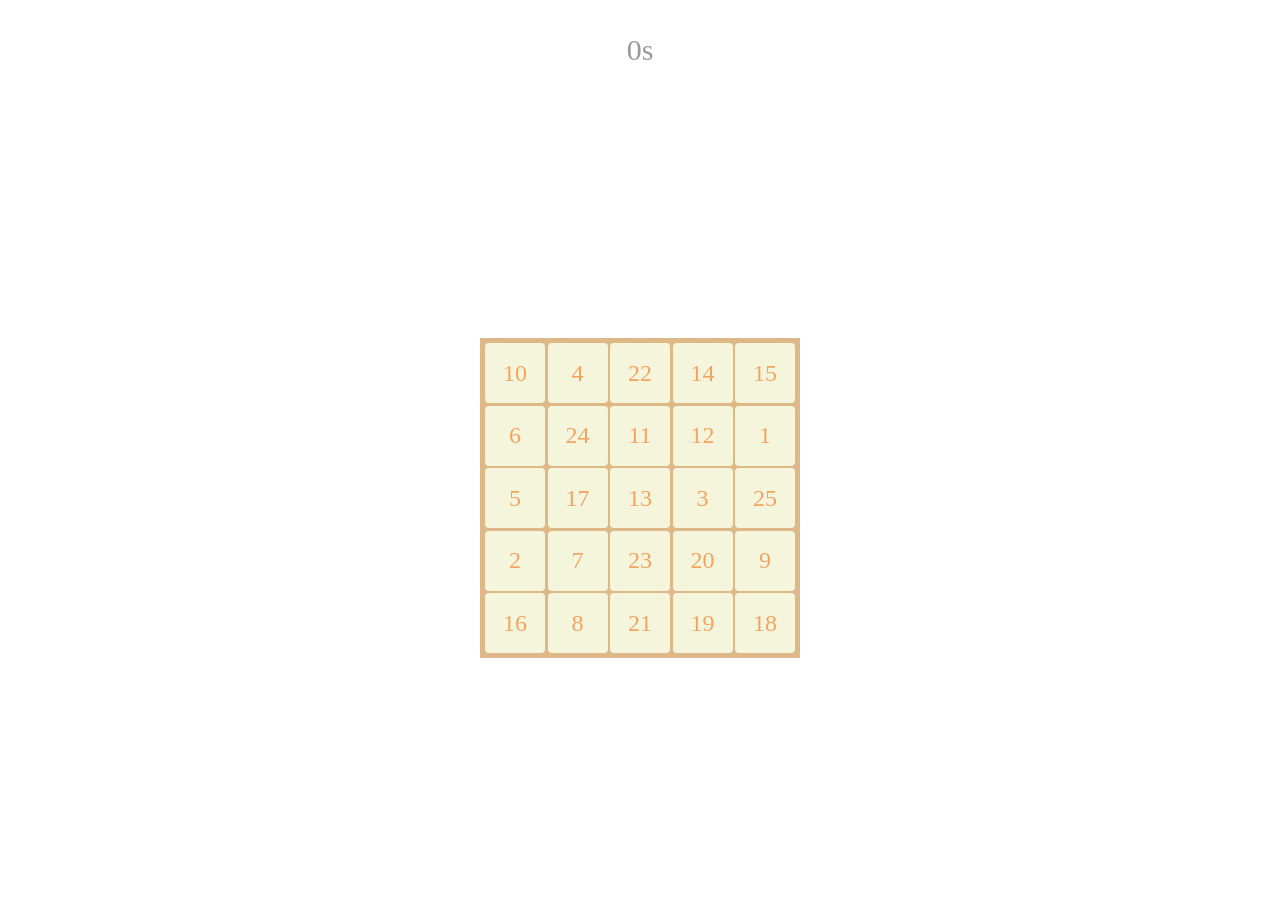
==== index.html @ 4f3548a1 "Add files via upload" ====
<!DOCTYPE html>
<html>

<head>
  <meta charset="UTF-8">
  <meta name="viewport" content="width=device-width, initial-scale=1">
  <meta name="theme-color" content="black">
  <title>Schulte Table</title>
  <link href="style.css" rel="stylesheet">
</head>

<body>
  <div class="timer">0s</div>
  <div class="board">
      <div onclick="playerClicks(0)" id="0" class="grid-box"></div><div onclick="playerClicks(1)" id="1" class="grid-box"></div><div onclick="playerClicks(2)" id="2" class="grid-box"></div>
      <div onclick="playerClicks(3)" id="3" class="grid-box"></div><div onclick="playerClicks(4)" id="4" class="grid-box"></div><div onclick="playerClicks(5)" id="5" class="grid-box"></div>
      <div onclick="playerClicks(6)" id="6" class="grid-box"></div><div onclick="playerClicks(7)" id="7" class="grid-box"></div><div onclick="playerClicks(8)" id="8" class="grid-box"></div><div onclick="playerClicks(9)" id="9" class="grid-box"></div><div onclick="playerClicks(10)" id="10" class="grid-box"></div><div onclick="playerClicks(11)" id="11" class="grid-box"></div><div onclick="playerClicks(12)" id="12" class="grid-box"></div><div onclick="playerClicks(13)" id="13" class="grid-box"></div><div onclick="playerClicks(14)" id="14" class="grid-box"></div><div onclick="playerClicks(15)" id="15" class="grid-box"></div><div onclick="playerClicks(16)" id="16" class="grid-box"></div><div onclick="playerClicks(17)" id="17" class="grid-box"></div><div onclick="playerClicks(18)" id="18" class="grid-box"></div><div onclick="playerClicks(19)" id="19" class="grid-box"></div><div onclick="playerClicks(20)" id="20" class="grid-box"></div><div onclick="playerClicks(21)" id="21" class="grid-box"></div><div onclick="playerClicks(22)" id="22" class="grid-box"></div><div onclick="playerClicks(23)" id="23" class="grid-box"></div><div onclick="playerClicks(24)" id="24" class="grid-box"></div>
    </div>
    <div onclick="explode()" class="redo">Restart</div>
    <script src="main.js"></script>
</body>

</html>
---- style.css ----
@font-face{
  src: url("assets/quick.ttf");
  font-family: "Quicksand";
}
*{
  font-family: "Quicksand";
  user-select: none;
}
body{
  display: flex;
  align-items: center;
  min-height: 100vh;
  justify-content: center;
}
.board{
  height: 310px;
  width: 310px;
  background: burlywood;
  display: flex;
  flex-wrap: wrap;
  justify-content: space-between;
  align-items: center;
  align-content: space-between;
  padding: 5px;
  margin-top: 80px;
}
.grid-box{
  height: 60px;
  width: 60px;
  display: flex;
  justify-content: center;
  align-items: center;
  background: beige;
  border-radius: 4px;
  color: sandybrown;
  font-size: 24px;
}
.timer{
  height: 80px;
  width: 200px;
  color: rgba(0,0,0,0.4);
  position: absolute;
  top: 10px;
  display: flex;
  justify-content: center;
  font-size: 30px;
  align-items: center;
  background: transparent;
}
.redo{
  height: 320px;
  width: 320px;
  background: rgba(0,0,0,0.4);
  color: white;
  font-size: 50px;
  position: absolute;
  margin-top: 80px;
  justify-content: center;
  align-items: center;
  display: none;
}
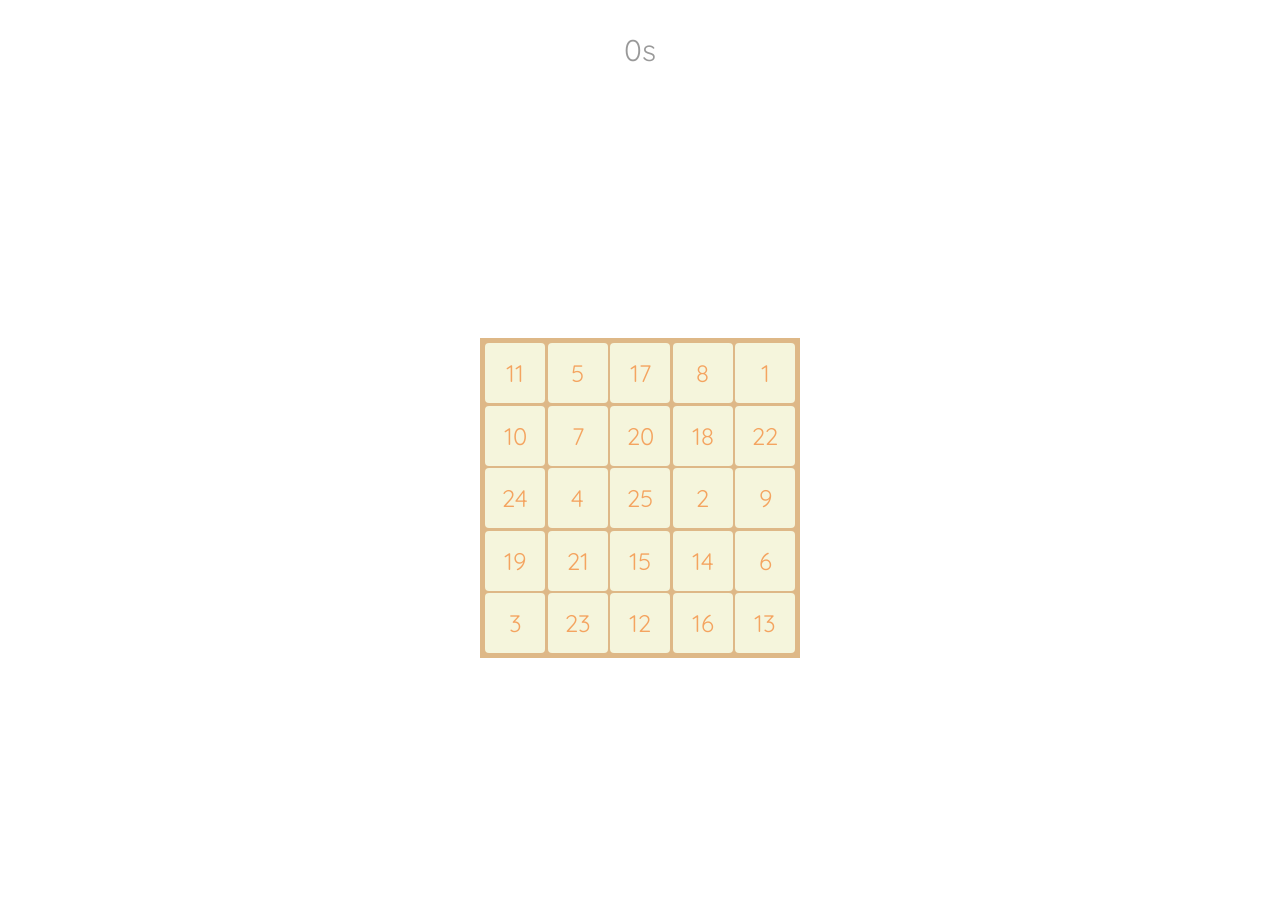
==== commit e762311c: "Add GPL license comments to index.html Add licensing information to the HTML file." ====
--- a/index.html
+++ b/index.html
@@ -1,3 +1,19 @@
+<!--
+ * Project Name: schulte-table
+ * Copyright (C) 2026  psybo2g
+ * * This program is free software: you can redistribute it and/or modify
+ * it under the terms of the GNU General Public License as published by
+ * the Free Software Foundation, either version 3 of the License, or
+ * (at your option) any later version.
+ *
+ * This program is distributed in the hope that it will be useful,
+ * but WITHOUT ANY WARRANTY; without even the implied warranty of
+ * MERCHANTABILITY or FITNESS FOR A PARTICULAR PURPOSE. See the
+ * GNU General Public License for more details.
+ *
+ * You should have received a copy of the GNU General Public License
+ * along with this program. If not, see <https://www.gnu.org/licenses/>.
+ -->
 <!DOCTYPE html>
 <html>
 
@@ -20,4 +36,4 @@
     <script src="main.js"></script>
 </body>
 
-</html>+</html>
--- a/style.css
+++ b/style.css
@@ -1,3 +1,19 @@
+/*
+ * Project Name: schulte-table
+ * Copyright (C) 2026  psybo2g
+ * * This program is free software: you can redistribute it and/or modify
+ * it under the terms of the GNU General Public License as published by
+ * the Free Software Foundation, either version 3 of the License, or
+ * (at your option) any later version.
+ *
+ * This program is distributed in the hope that it will be useful,
+ * but WITHOUT ANY WARRANTY; without even the implied warranty of
+ * MERCHANTABILITY or FITNESS FOR A PARTICULAR PURPOSE. See the
+ * GNU General Public License for more details.
+ *
+ * You should have received a copy of the GNU General Public License
+ * along with this program. If not, see <https://www.gnu.org/licenses/>.
+ */
 @font-face{
   src: url("assets/quick.ttf");
   font-family: "Quicksand";
@@ -58,4 +74,4 @@
   justify-content: center;
   align-items: center;
   display: none;
-}+}
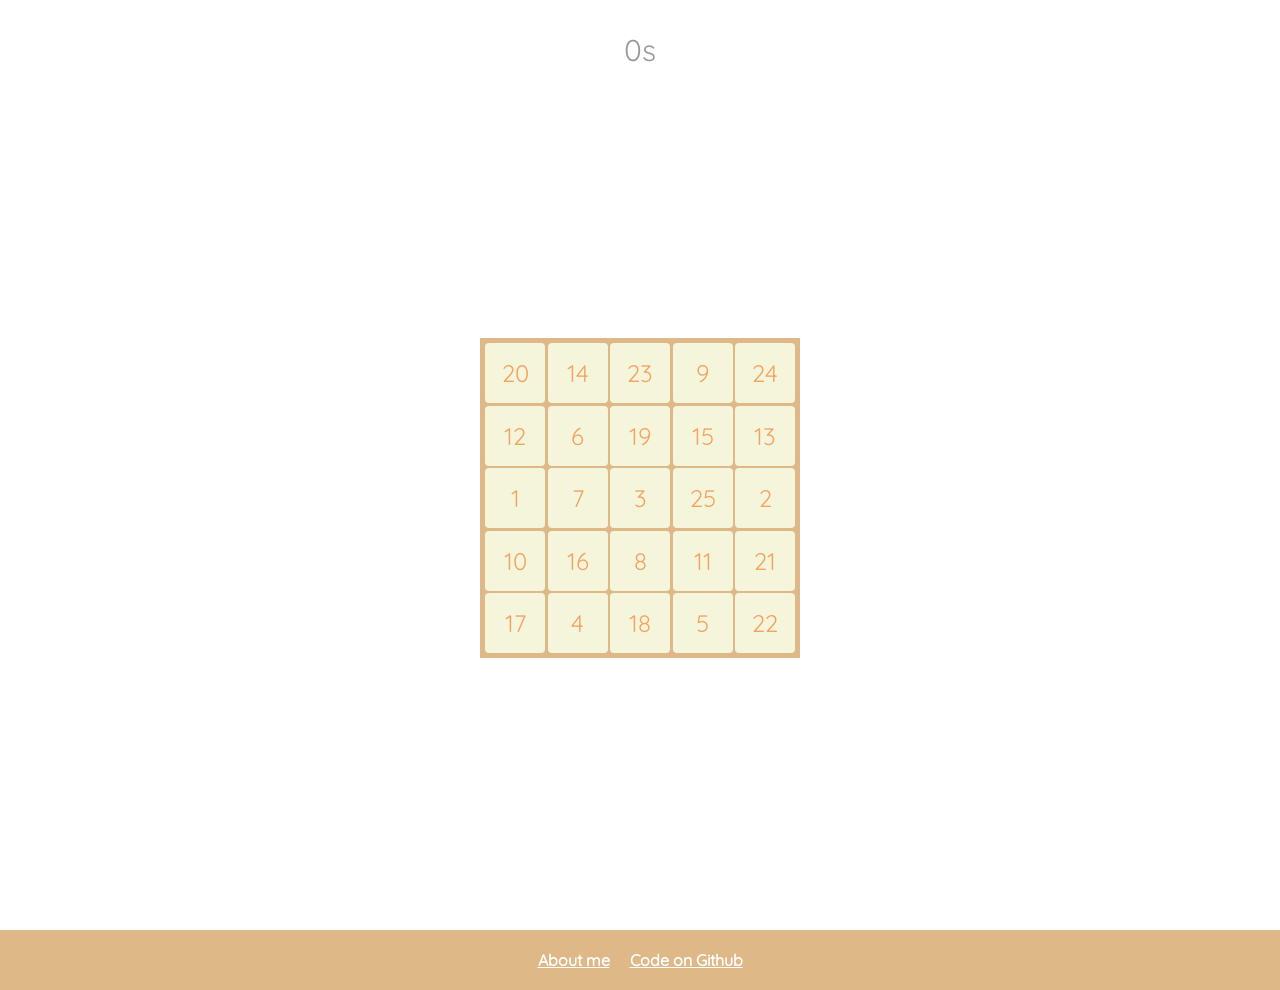
==== commit faf64f8b: "Refactor index.html by removing comments and cleaning up Removed copyright notice and updated HTML s" ====
--- a/index.html
+++ b/index.html
@@ -1,39 +1,24 @@
-<!--
- * Project Name: schulte-table
- * Copyright (C) 2026  psybo2g
- * * This program is free software: you can redistribute it and/or modify
- * it under the terms of the GNU General Public License as published by
- * the Free Software Foundation, either version 3 of the License, or
- * (at your option) any later version.
- *
- * This program is distributed in the hope that it will be useful,
- * but WITHOUT ANY WARRANTY; without even the implied warranty of
- * MERCHANTABILITY or FITNESS FOR A PARTICULAR PURPOSE. See the
- * GNU General Public License for more details.
- *
- * You should have received a copy of the GNU General Public License
- * along with this program. If not, see <https://www.gnu.org/licenses/>.
- -->
-<!DOCTYPE html>
+<!doctype html>
 <html>
-
 <head>
-  <meta charset="UTF-8">
-  <meta name="viewport" content="width=device-width, initial-scale=1">
-  <meta name="theme-color" content="black">
-  <title>Schulte Table</title>
-  <link href="style.css" rel="stylesheet">
+<meta charset=UTF-8>
+<meta name=viewport content="width=device-width,initial-scale=1">
+<meta name=theme-color content=black>
+<title>Schulte Table</title>
+<style>@font-face{src:url("assets/quick.ttf");font-family:Quicksand}*{font-family:Quicksand;user-select:none}body{display:flex;align-items:center;min-height:100vh;justify-content:center}.board{height:310px;width:310px;background:#deb887;display:flex;flex-wrap:wrap;justify-content:space-between;align-items:center;align-content:space-between;padding:5px;margin-top:80px}.grid-box{height:60px;width:60px;display:flex;justify-content:center;align-items:center;background:beige;border-radius:4px;color:#f4a460;font-size:24px}.timer{height:80px;width:200px;color:rgba(0,0,0,.4);position:absolute;top:10px;display:flex;justify-content:center;font-size:30px;align-items:center;background:0 0}.redo{height:320px;width:320px;background:rgba(0,0,0,.4);color:#fff;font-size:50px;position:absolute;margin-top:80px;justify-content:center;align-items:center;display:none}.footer{width:calc(100%-20px);height:40px;position:absolute;bottom:-10vh;right:0;left:0;padding:10px;display:flex;justify-content:center;align-items:center;background:#deb887}.link{text-decoration:underline;font-weight:700;margin:10px;color:#fff}</style>
 </head>
-
 <body>
-  <div class="timer">0s</div>
-  <div class="board">
-      <div onclick="playerClicks(0)" id="0" class="grid-box"></div><div onclick="playerClicks(1)" id="1" class="grid-box"></div><div onclick="playerClicks(2)" id="2" class="grid-box"></div>
-      <div onclick="playerClicks(3)" id="3" class="grid-box"></div><div onclick="playerClicks(4)" id="4" class="grid-box"></div><div onclick="playerClicks(5)" id="5" class="grid-box"></div>
-      <div onclick="playerClicks(6)" id="6" class="grid-box"></div><div onclick="playerClicks(7)" id="7" class="grid-box"></div><div onclick="playerClicks(8)" id="8" class="grid-box"></div><div onclick="playerClicks(9)" id="9" class="grid-box"></div><div onclick="playerClicks(10)" id="10" class="grid-box"></div><div onclick="playerClicks(11)" id="11" class="grid-box"></div><div onclick="playerClicks(12)" id="12" class="grid-box"></div><div onclick="playerClicks(13)" id="13" class="grid-box"></div><div onclick="playerClicks(14)" id="14" class="grid-box"></div><div onclick="playerClicks(15)" id="15" class="grid-box"></div><div onclick="playerClicks(16)" id="16" class="grid-box"></div><div onclick="playerClicks(17)" id="17" class="grid-box"></div><div onclick="playerClicks(18)" id="18" class="grid-box"></div><div onclick="playerClicks(19)" id="19" class="grid-box"></div><div onclick="playerClicks(20)" id="20" class="grid-box"></div><div onclick="playerClicks(21)" id="21" class="grid-box"></div><div onclick="playerClicks(22)" id="22" class="grid-box"></div><div onclick="playerClicks(23)" id="23" class="grid-box"></div><div onclick="playerClicks(24)" id="24" class="grid-box"></div>
-    </div>
-    <div onclick="explode()" class="redo">Restart</div>
-    <script src="main.js"></script>
+<div class=timer>0s</div>
+<div class=board>
+<div onclick=playerClicks(0) id=0 class=grid-box></div><div onclick=playerClicks(1) id=1 class=grid-box></div><div onclick=playerClicks(2) id=2 class=grid-box></div>
+<div onclick=playerClicks(3) id=3 class=grid-box></div><div onclick=playerClicks(4) id=4 class=grid-box></div><div onclick=playerClicks(5) id=5 class=grid-box></div>
+<div onclick=playerClicks(6) id=6 class=grid-box></div><div onclick=playerClicks(7) id=7 class=grid-box></div><div onclick=playerClicks(8) id=8 class=grid-box></div><div onclick=playerClicks(9) id=9 class=grid-box></div><div onclick=playerClicks(10) id=10 class=grid-box></div><div onclick=playerClicks(11) id=11 class=grid-box></div><div onclick=playerClicks(12) id=12 class=grid-box></div><div onclick=playerClicks(13) id=13 class=grid-box></div><div onclick=playerClicks(14) id=14 class=grid-box></div><div onclick=playerClicks(15) id=15 class=grid-box></div><div onclick=playerClicks(16) id=16 class=grid-box></div><div onclick=playerClicks(17) id=17 class=grid-box></div><div onclick=playerClicks(18) id=18 class=grid-box></div><div onclick=playerClicks(19) id=19 class=grid-box></div><div onclick=playerClicks(20) id=20 class=grid-box></div><div onclick=playerClicks(21) id=21 class=grid-box></div><div onclick=playerClicks(22) id=22 class=grid-box></div><div onclick=playerClicks(23) id=23 class=grid-box></div><div onclick=playerClicks(24) id=24 class=grid-box></div>
+</div>
+<div onclick=explode() class=redo>Restart</div>
+<div class=footer>
+<a href=https://psybo2g.github.io class=link>About me</a>
+<a href=https://github.com/psybo2g/schulte-table class=link>Code on Github</a>
+</div>
+<script>function generateRandomNumbers(e){const t=Array.from({length:e},((e,t)=>t+1));for(let e=t.length-1;e>0;e--){const n=Math.floor(Math.random()*(e+1));[t[e],t[n]]=[t[n],t[e]]}return t}for(var numbers=generateRandomNumbers(25),i=0;i<25;i++)document.getElementById(i).innerHTML=numbers[i];var counterVariable=1,rightlyClicked=[!1,!1,!1,!1,!1,!1,!1,!1,!1,!1,!1,!1,!1,!1,!1,!1,!1,!1,!1,!1,!1,!1,!1,!1];function playerClicks(e){addedClicking(),document.getElementById(e).innerHTML==counterVariable?(counterVariable++,document.getElementById(e).style.filter="hue-rotate(60deg)",rightlyClicked[e]=!0):(document.getElementById(e).style.filter="hue-rotate(-30deg)",rightlyClicked[e]?setTimeout((function(){document.getElementById(e).style.filter="hue-rotate(60deg)"}),200):setTimeout((function(){document.getElementById(e).style.filter="hue-rotate(0deg)"}),200))}var justIgnoreThis,time=1;function explode(){location.reload()}setInterval((function(){26==counterVariable&&(clearInterval(justIgnoreThis),document.querySelector(".redo").style.display="flex")}));var flag=!0;function addedClicking(){flag&&(justIgnoreThis=setInterval((function(){document.querySelector(".timer").innerHTML=time+"s",time++}),1e3),flag=!1)}</script>
 </body>
-
 </html>
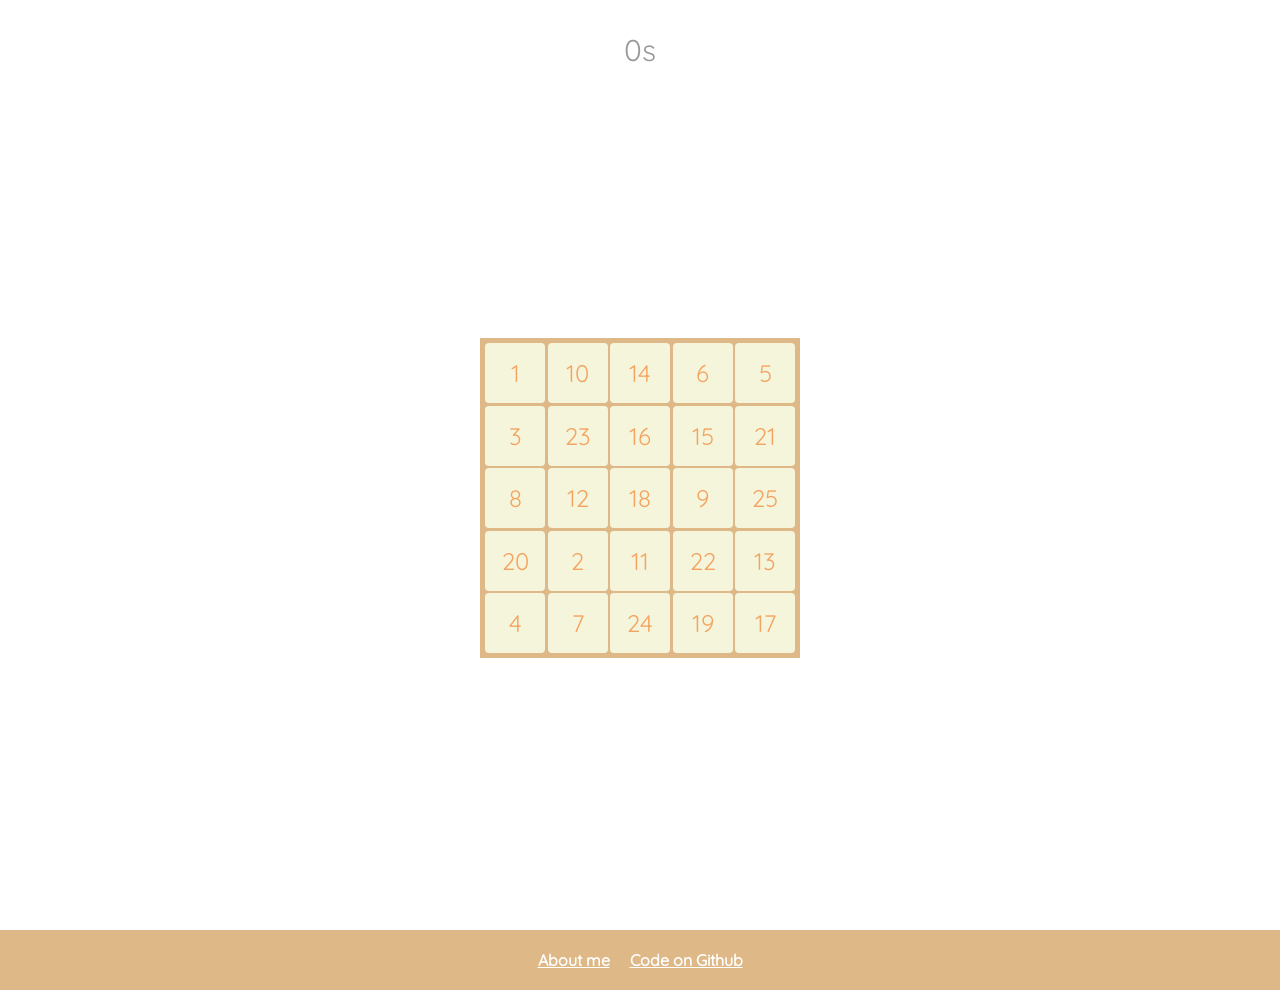
==== commit cc41a061: "Update index.html" ====
--- a/index.html
+++ b/index.html
@@ -3,6 +3,11 @@
 <head>
 <meta charset=UTF-8>
 <meta name=viewport content="width=device-width,initial-scale=1">
+<link rel="icon" href="/assets/favicon/favicon.ico">
+<link rel="icon" type="image/png" sizes="16x16" href="/assets/favicon/favicon-16x16.png">
+<link rel="icon" type="image/png" sizes="32x32" href="/assets/favicon/favicon-32x32.png">
+<link rel="apple-touch-icon" href="/assets/favicon/apple-touch-icon.png">
+<link rel="manifest" href="/assets/site.webmanifest">
 <meta name=theme-color content=black>
 <title>Schulte Table</title>
 <style>@font-face{src:url("assets/quick.ttf");font-family:Quicksand}*{font-family:Quicksand;user-select:none}body{display:flex;align-items:center;min-height:100vh;justify-content:center}.board{height:310px;width:310px;background:#deb887;display:flex;flex-wrap:wrap;justify-content:space-between;align-items:center;align-content:space-between;padding:5px;margin-top:80px}.grid-box{height:60px;width:60px;display:flex;justify-content:center;align-items:center;background:beige;border-radius:4px;color:#f4a460;font-size:24px}.timer{height:80px;width:200px;color:rgba(0,0,0,.4);position:absolute;top:10px;display:flex;justify-content:center;font-size:30px;align-items:center;background:0 0}.redo{height:320px;width:320px;background:rgba(0,0,0,.4);color:#fff;font-size:50px;position:absolute;margin-top:80px;justify-content:center;align-items:center;display:none}.footer{width:calc(100%-20px);height:40px;position:absolute;bottom:-10vh;right:0;left:0;padding:10px;display:flex;justify-content:center;align-items:center;background:#deb887}.link{text-decoration:underline;font-weight:700;margin:10px;color:#fff}</style>
